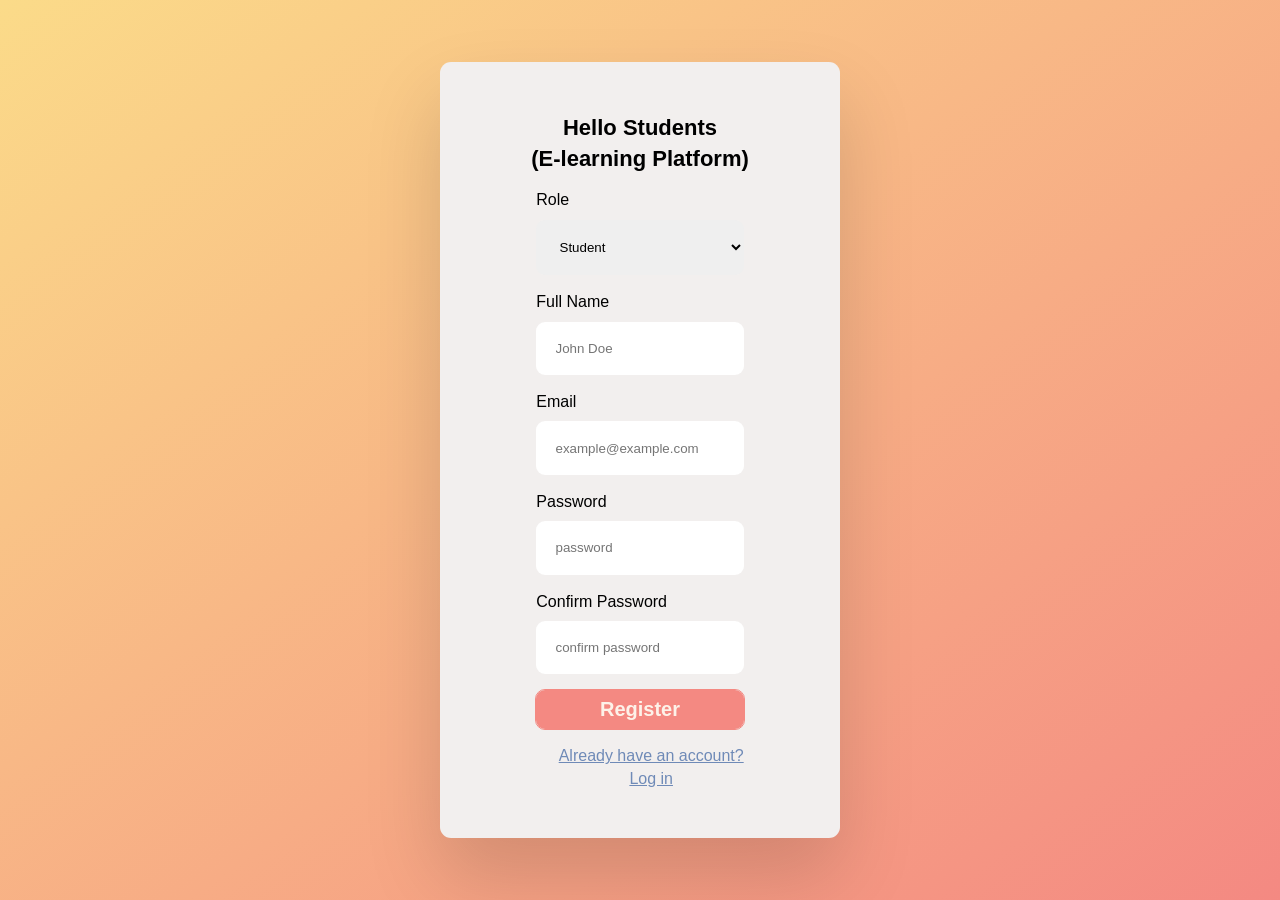
==== register.html @ 19fecaa5 "Add files via upload" ====
<!DOCTYPE html>
<html lang="en" dir="ltr">
   <head>
      <meta charset="utf-8">
      <title>Register Form</title>
      <link rel="stylesheet" href="css/login.css">
      <link rel="stylesheet" href="https://cdnjs.cloudflare.com/ajax/libs/font-awesome/5.15.3/css/all.min.css"/>
   </head>
   <body>
      <div class="container">
         <h2 class="login-title">Hello Students <br> (E-learning Platform)</h2>

         <!-- Registration Form -->
         <form class="login-form" id="registerForm">
           <div>
             <label for="role">Role</label>
             <select id="role" name="role" required>
               <option value="Student">Student</option>
               <option value="Teacher">Teacher</option>
             </select>
           </div>

           <div>
             <label for="name">Full Name</label>
             <input
                   id="name"
                   type="text"
                   placeholder="John Doe"
                   name="name"
                   required
             />
           </div>

           <div>
             <label for="email">Email</label>
             <input
                   id="email"
                   type="email"
                   placeholder="example@example.com"
                   name="email"
                   required
             />
           </div>

           <div>
             <label for="password">Password</label>
             <input
                   id="password"
                   type="password"
                   placeholder="password"
                   name="password"
                   required
             />
           </div>

           <div>
             <label for="confirm-password">Confirm Password</label>
             <input
                   id="confirm-password"
                   type="password"
                   placeholder="confirm password"
                   name="confirm-password"
                   required
             />
           </div>

           <button class="btn btn--form" type="button" onclick="registerUser()">Register</button>
           <div class="register-container">
             <a href="login.html" class="register-btn">Already have an account? <br> Log in</a>
           </div>
         </form>
      </div>

      <!-- JavaScript to Handle Form Submission -->
      <script>
        // Sign Up Logic App Endpoint URL
        const signUpEndpoint = "YOUR_LOGIC_APP_ENDPOINT";

        async function registerUser() {
          // Get form values
          const role = document.getElementById('role').value;
          const name = document.getElementById('name').value;
          const email = document.getElementById('email').value;
          const password = document.getElementById('password').value;
          const confirmPassword = document.getElementById('confirm-password').value;

          // Validate passwords
          if (password !== confirmPassword) {
            alert("Passwords do not match!");
            return;
          }

          // Prepare data for Logic App
          const userData = {
            email: email,
            passwordHash: password, // Ensure this is hashed before sending in a real-world app!
            name: name,
            role: role
          };

          try {
            // Send POST request to Logic App
            const response = await fetch(signUpEndpoint, {
              method: "POST",
              headers: {
                "Content-Type": "application/json"
              },
              body: JSON.stringify(userData)
            });

            const result = await response.json();

            // Handle response
            if (response.ok) {
              alert(result.message || "User registered successfully!");
              window.location.href = "login.html"; // Redirect to login page
            } else {
              alert(result.message || "Registration failed. Please try again.");
            }
          } catch (error) {
            console.error("Error registering user:", error);
            alert("An error occurred. Please try again.");
          }
        }
      </script>
   </body>
</html>
---- css/login.css ----
* {
  margin: 0;
  padding: 0;
  box-sizing: border-box;
}

html,
body {
  height: 100%;
}

html {
  background: linear-gradient(to right bottom, #fbdb89, #f48982);
  background-repeat: no-repeat;
  background-size: cover;
  width: 100%;
  height: 100%;
  background-attachment: fixed;
}
    .container {
            display: flex;
            flex-direction: column;
            align-items: center;
         }
         .btn--form, .register-container {
            text-align: center;
         }

body {
  font-family: sans-serif;
  line-height: 1.4;
  display: flex;
}

.container {
  width: 400px;
  margin: auto;
  padding: 36px 48px 48px 48px;
  background-color: #f2efee;

  border-radius: 11px;
  box-shadow: 0 2.4rem 4.8rem rgba(0, 0, 0, 0.15);
}

.login-title {
  padding: 15px;
  font-size: 22px;
  font-weight: 600;
  text-align: center;
}

.login-form {
  display: grid;
  grid-template-columns: 1fr;
  row-gap: 16px;
}

.login-form label {
  display: block;
  margin-bottom: 8px;
}

.login-form input {
  width: 100%;
  padding: 1.2rem;
  border-radius: 9px;
  border: none;
}
.login-form select{
  width: 100%;
  padding: 1.2rem;
  border-radius: 9px;
  border: none;
}
.login-form select:focus {
  outline: none;
  box-shadow: 0 0 0 4px rgba(253, 242, 233, 0.5);
}
select option {
  /* Style the <option> elements */
  padding: 10px;
  font-size: 16px;
  border: none;
  border-radius: 4px;
  background-color: #fff;
  color: #333;
}

select::after {
  /* Style the dropdown arrow */
  content: '\25BC';
  position: absolute;
  top: 50%;
  right: 10px;
  transform: translateY(-50%);
  font-size: 16px;
  color: #666;
}

select:focus, select:hover {
  /* Style the <select> element when it's focused or hovered */
  outline: none;
  border-color: #999;
}

select:focus::after, select:hover::after {
  /* Style the dropdown arrow when the <select> element is focused or hovered */
  color: #333;
}

select:focus option, select:hover option {
  /* Style the <option> elements when the <select> element is focused or hovered */
  background-color: #f9f9f9;
  color: #333;
}

select:active, select:focus, select:hover {
  /* Style the <select> element when it's active or focused */
  outline: none;
  border-color: #999;
}

select:active::after, select:focus::after, select:hover::after {
  /* Style the dropdown arrow when the <select> element is active, focused or hovered */
  color: #333;
}

select:disabled, select[disabled] {
  /* Style the <select> element when it's disabled */
  opacity: .6;
  pointer-events: none;
}
.login-form input:focus {
  outline: none;
  box-shadow: 0 0 0 4px rgba(253, 242, 233, 0.5);
}

.btn--form {
  background-color: #f48982;
  color: #fdf2e9;
  align-self: end;
  padding: 8px;
}

.btn,
.btn:link,
.btn:visited {
  display: inline-block;
  text-decoration: none;
  font-size: 20px;
  font-weight: 600;
  border-radius: 9px;
  border: none;

  cursor: pointer;
  font-family: inherit;

  transition: all 0.3s;
}

button {
  outline: 1px solid #f48982;
}

.btn--form:hover {
  background-color: #fdf2e9;
  color: #f48982;
}
.register-container{
  display: flex;
  
  flex-direction: row-reverse;
}
.register-btn {
  color: #6F8AB7;
  cursor: pointer;
}
.register-btn:hover{
  color: #37588d;
}
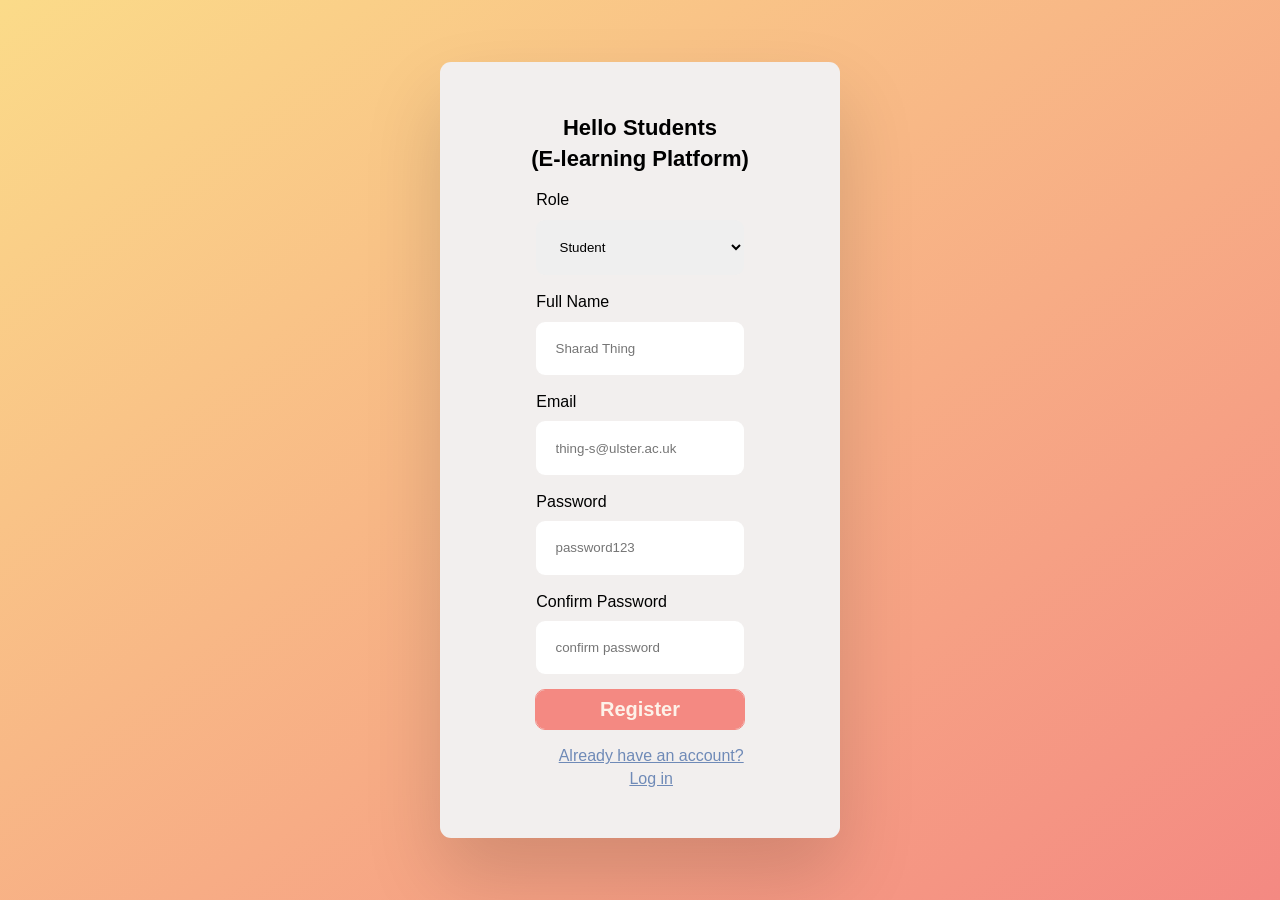
==== commit f2225664: "Update register.html" ====
--- a/register.html
+++ b/register.html
@@ -25,7 +25,7 @@
              <input
                    id="name"
                    type="text"
-                   placeholder="John Doe"
+                   placeholder="Sharad Thing"
                    name="name"
                    required
              />
@@ -36,7 +36,7 @@
              <input
                    id="email"
                    type="email"
-                   placeholder="example@example.com"
+                   placeholder="thing-s@ulster.ac.uk"
                    name="email"
                    required
              />
@@ -47,7 +47,7 @@
              <input
                    id="password"
                    type="password"
-                   placeholder="password"
+                   placeholder="password123"
                    name="password"
                    required
              />
@@ -74,7 +74,7 @@
       <!-- JavaScript to Handle Form Submission -->
       <script>
         // Sign Up Logic App Endpoint URL
-        const signUpEndpoint = "YOUR_LOGIC_APP_ENDPOINT";
+        const signUpEndpoint = "https://com682-flask-api-hzcqe3cpbfc5drdd.uksouth-01.azurewebsites.net/signup";
 
         async function registerUser() {
           // Get form values
@@ -112,10 +112,10 @@
 
             // Handle response
             if (response.ok) {
-              alert(result.message || "User registered successfully!");
+              alert(result.msg || "User registered successfully!");
               window.location.href = "login.html"; // Redirect to login page
             } else {
-              alert(result.message || "Registration failed. Please try again.");
+              alert(result.msg || "Registration failed. Please try again.");
             }
           } catch (error) {
             console.error("Error registering user:", error);
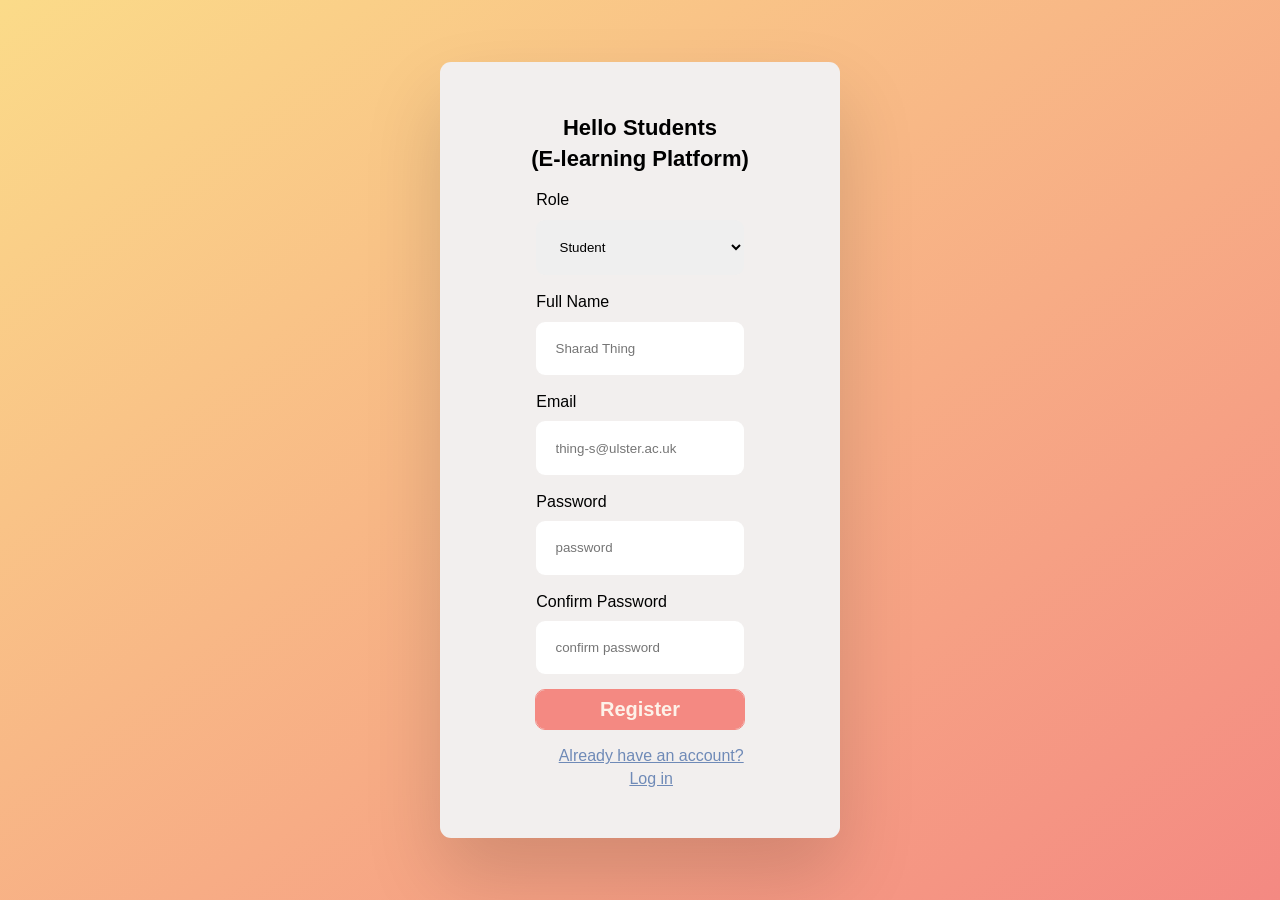
==== commit aca51a83: "Update register.html" ====
--- a/register.html
+++ b/register.html
@@ -47,7 +47,7 @@
              <input
                    id="password"
                    type="password"
-                   placeholder="password123"
+                   placeholder="password"
                    name="password"
                    required
              />
@@ -56,7 +56,7 @@
            <div>
              <label for="confirm-password">Confirm Password</label>
              <input
-                   id="confirm-password"
+                   id=""
                    type="password"
                    placeholder="confirm password"
                    name="confirm-password"
@@ -93,7 +93,7 @@
           // Prepare data for Logic App
           const userData = {
             email: email,
-            passwordHash: password, // Ensure this is hashed before sending in a real-world app!
+            password: password,
             name: name,
             role: role
           };
@@ -108,7 +108,11 @@
               body: JSON.stringify(userData)
             });
 
-            const result = await response.json();
+            const result = await response.json().catch(async () => {
+              const text = await response.text();
+              console.error("Response text:", text);
+              throw new Error("Failed to parse JSON response");
+            });
 
             // Handle response
             if (response.ok) {
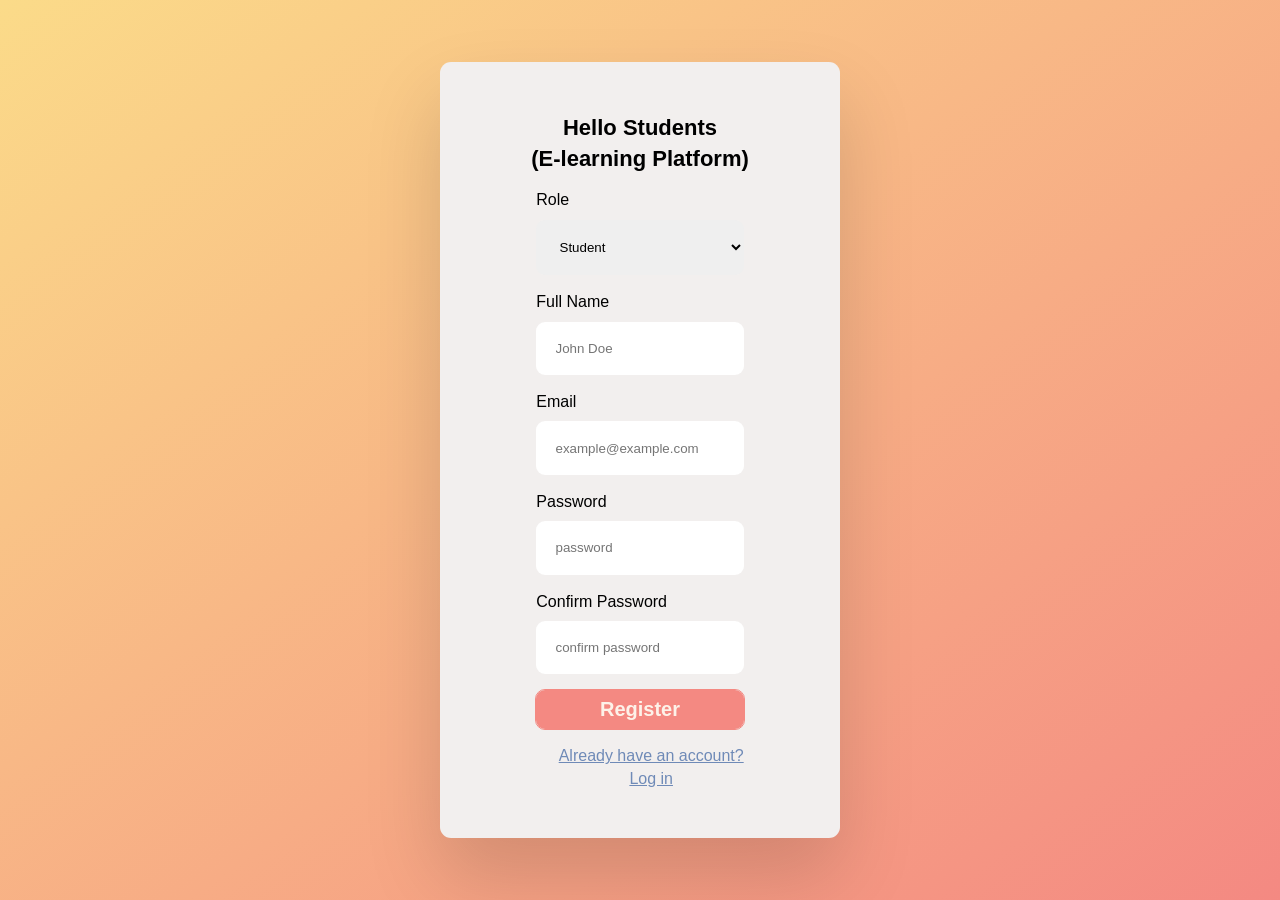
==== commit e4cca051: "Update register.html" ====
--- a/register.html
+++ b/register.html
@@ -25,7 +25,7 @@
              <input
                    id="name"
                    type="text"
-                   placeholder="Sharad Thing"
+                   placeholder="John Doe"
                    name="name"
                    required
              />
@@ -36,7 +36,7 @@
              <input
                    id="email"
                    type="email"
-                   placeholder="thing-s@ulster.ac.uk"
+                   placeholder="example@example.com"
                    name="email"
                    required
              />
@@ -56,7 +56,7 @@
            <div>
              <label for="confirm-password">Confirm Password</label>
              <input
-                   id=""
+                   id="confirm-password"
                    type="password"
                    placeholder="confirm password"
                    name="confirm-password"
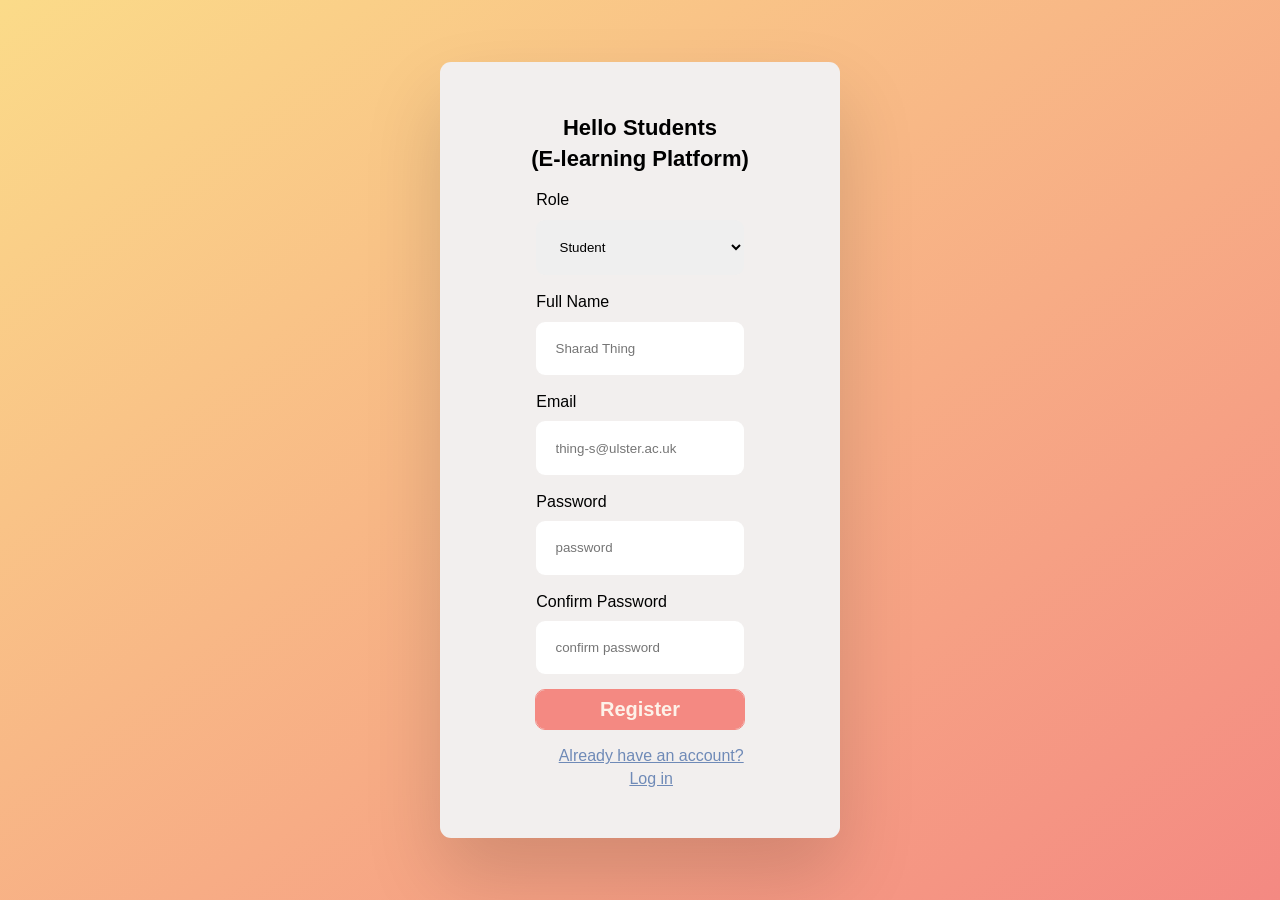
==== commit 7b8d2d6d: "Update register.html" ====
--- a/register.html
+++ b/register.html
@@ -25,7 +25,7 @@
              <input
                    id="name"
                    type="text"
-                   placeholder="John Doe"
+                   placeholder="Sharad Thing"
                    name="name"
                    required
              />
@@ -36,7 +36,7 @@
              <input
                    id="email"
                    type="email"
-                   placeholder="example@example.com"
+                   placeholder="thing-s@ulster.ac.uk"
                    name="email"
                    required
              />
